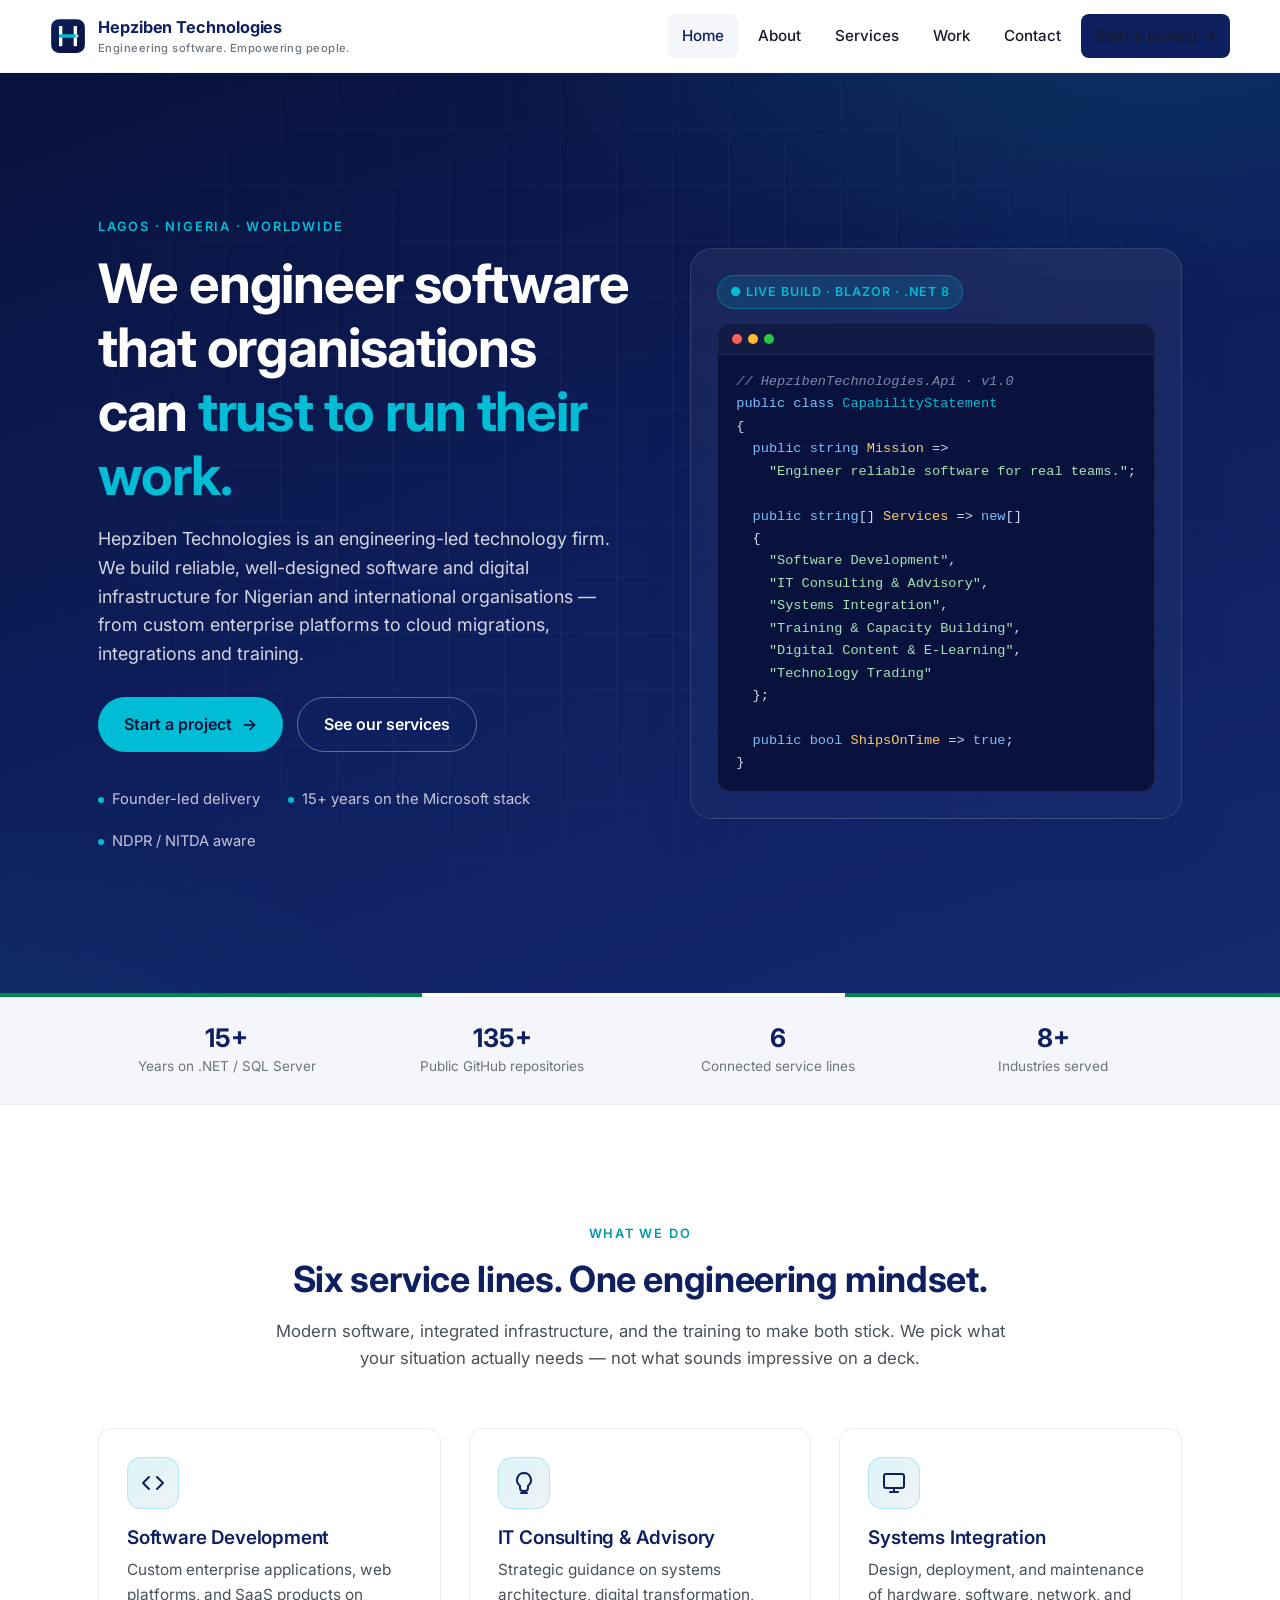
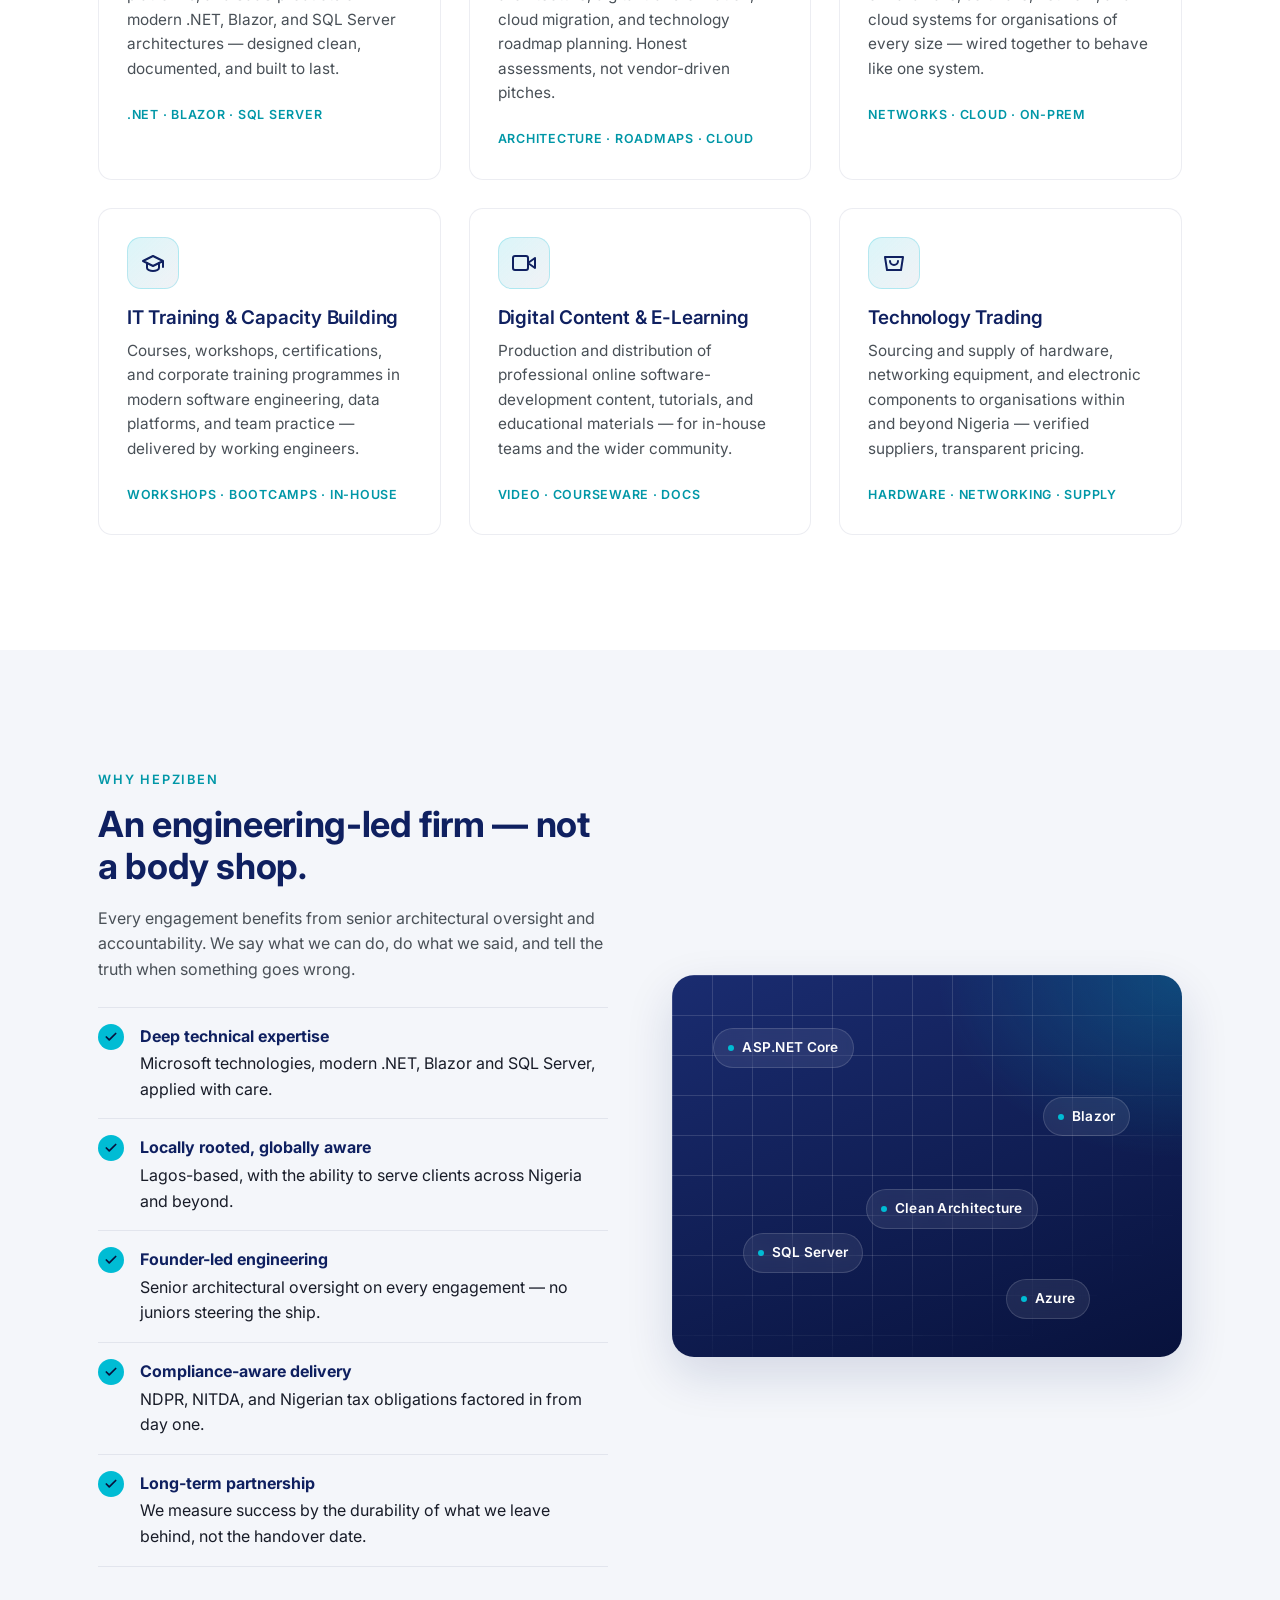
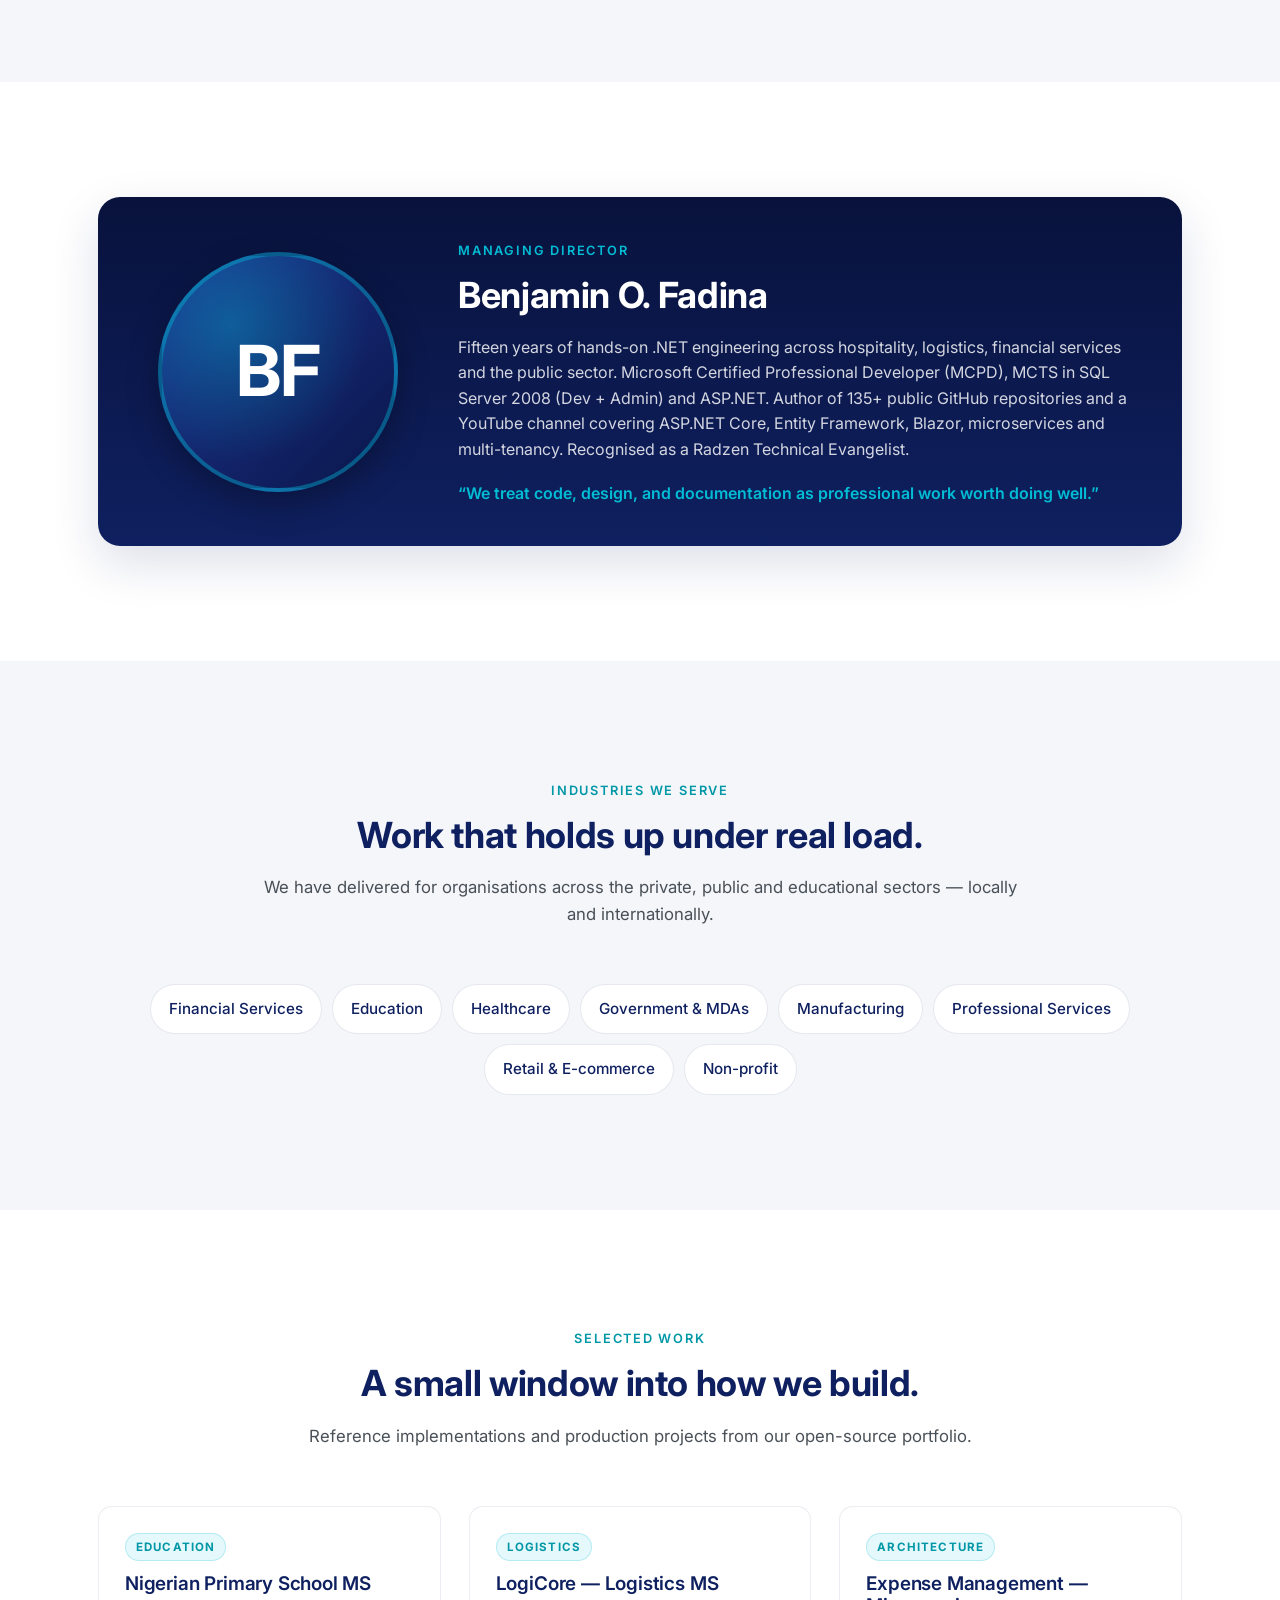
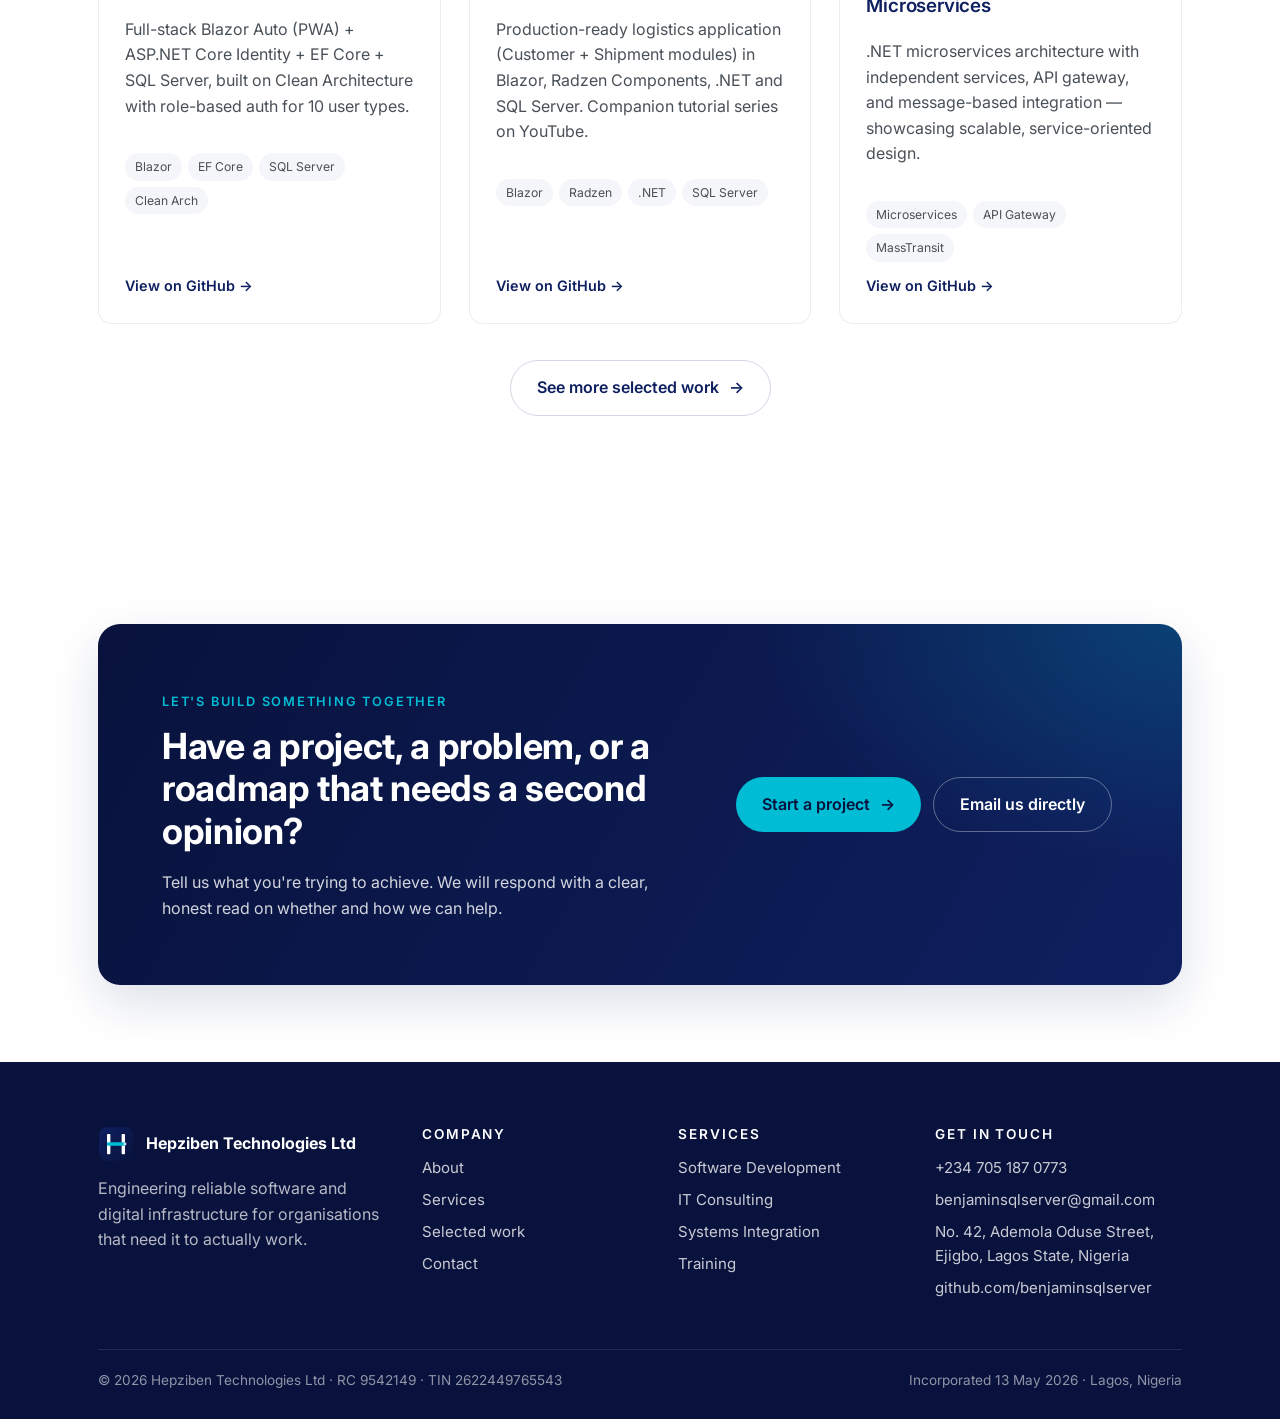
==== index.html @ 414bf99f "Initial commit: Hepziben Technologies corporate website Static, multi-page corporate site introducin" ====
<!DOCTYPE html>
<html lang="en">
<head>
  <meta charset="UTF-8" />
  <meta name="viewport" content="width=device-width, initial-scale=1.0" />
  <title>Hepziben Technologies — Engineering Software. Empowering People.</title>
  <meta name="description" content="Hepziben Technologies Ltd is a Lagos-based, engineering-led technology firm specialising in custom software, IT consulting, systems integration and capacity building for Nigerian and international organisations." />
  <meta name="theme-color" content="#0F2060" />
  <link rel="icon" type="image/svg+xml" href="assets/favicon.svg" />
  <link rel="preconnect" href="https://fonts.googleapis.com" />
  <link rel="preconnect" href="https://fonts.gstatic.com" crossorigin />
  <link href="https://fonts.googleapis.com/css2?family=Inter:wght@400;500;600;700;800&display=swap" rel="stylesheet" />
  <link rel="stylesheet" href="css/styles.css" />
  <meta property="og:title" content="Hepziben Technologies — Engineering Software. Empowering People." />
  <meta property="og:description" content="Lagos-based, engineering-led technology firm. Custom software, IT consulting, systems integration and capacity building." />
  <meta property="og:type" content="website" />
</head>
<body>

  <header class="site-header">
    <div class="container nav">
      <a class="brand" href="index.html" aria-label="Hepziben Technologies home">
        <img src="assets/logo.svg" alt="" width="36" height="36" />
        <span>
          Hepziben Technologies
          <span class="brand-sub">Engineering software. Empowering people.</span>
        </span>
      </a>
      <button class="nav-toggle" aria-expanded="false" aria-controls="primary-nav" aria-label="Open menu">
        <span></span><span></span><span></span>
      </button>
      <ul class="nav-links" id="primary-nav">
        <li><a class="active" href="index.html">Home</a></li>
        <li><a href="about.html">About</a></li>
        <li><a href="services.html">Services</a></li>
        <li><a href="portfolio.html">Work</a></li>
        <li><a href="contact.html">Contact</a></li>
        <li><a class="nav-cta" href="contact.html">Start a project →</a></li>
      </ul>
    </div>
  </header>

  <section class="hero">
    <div class="container hero-grid">
      <div>
        <span class="eyebrow" style="color: var(--cyan);">Lagos · Nigeria · Worldwide</span>
        <h1>We engineer software that organisations can <span class="accent">trust to run their work.</span></h1>
        <p class="lead">
          Hepziben Technologies is an engineering-led technology firm. We build reliable, well-designed
          software and digital infrastructure for Nigerian and international organisations — from custom
          enterprise platforms to cloud migrations, integrations and training.
        </p>
        <div class="actions">
          <a class="btn btn-primary" href="contact.html">Start a project <span class="arrow">→</span></a>
          <a class="btn btn-ghost" href="services.html">See our services</a>
        </div>
        <div class="meta">
          <div><span class="dot"></span> Founder-led delivery</div>
          <div><span class="dot"></span> 15+ years on the Microsoft stack</div>
          <div><span class="dot"></span> NDPR / NITDA aware</div>
        </div>
      </div>

      <aside class="hero-card" aria-hidden="true">
        <span class="pill">● Live build · Blazor · .NET 8</span>
        <div class="code-window">
          <div class="bar"><i class="r"></i><i class="y"></i><i class="g"></i></div>
<pre><span class="c">// HepzibenTechnologies.Api · v1.0</span>
<span class="k">public class</span> <span class="t">CapabilityStatement</span>
{
  <span class="k">public string</span> <span class="n">Mission</span> =&gt;
    <span class="s">"Engineer reliable software for real teams."</span>;

  <span class="k">public string</span>[] <span class="n">Services</span> =&gt; <span class="k">new</span>[]
  {
    <span class="s">"Software Development"</span>,
    <span class="s">"IT Consulting &amp; Advisory"</span>,
    <span class="s">"Systems Integration"</span>,
    <span class="s">"Training &amp; Capacity Building"</span>,
    <span class="s">"Digital Content &amp; E-Learning"</span>,
    <span class="s">"Technology Trading"</span>
  };

  <span class="k">public bool</span> <span class="n">ShipsOnTime</span> =&gt; <span class="k">true</span>;
}</pre>
        </div>
      </aside>
    </div>
  </section>

  <div class="flag-band" aria-hidden="true"></div>

  <section class="trust" aria-label="At a glance">
    <div class="container">
      <div class="row">
        <div class="stat"><strong>15+</strong><span>Years on .NET / SQL Server</span></div>
        <div class="stat"><strong>135+</strong><span>Public GitHub repositories</span></div>
        <div class="stat"><strong>6</strong><span>Connected service lines</span></div>
        <div class="stat"><strong>8+</strong><span>Industries served</span></div>
      </div>
    </div>
  </section>

  <section id="services">
    <div class="container">
      <div class="section-head reveal">
        <span class="eyebrow">What we do</span>
        <h2>Six service lines. One engineering mindset.</h2>
        <p>Modern software, integrated infrastructure, and the training to make both stick. We pick what your situation actually needs — not what sounds impressive on a deck.</p>
      </div>

      <div class="grid grid-3">
        <article class="service reveal">
          <div class="icon" aria-hidden="true">
            <svg viewBox="0 0 24 24" fill="none" stroke="currentColor" stroke-width="2" stroke-linecap="round" stroke-linejoin="round"><polyline points="16 18 22 12 16 6"/><polyline points="8 6 2 12 8 18"/></svg>
          </div>
          <h3>Software Development</h3>
          <p>Custom enterprise applications, web platforms, and SaaS products on modern .NET, Blazor, and SQL Server architectures — designed clean, documented, and built to last.</p>
          <span class="service-tag">.NET · Blazor · SQL Server</span>
        </article>

        <article class="service reveal">
          <div class="icon" aria-hidden="true">
            <svg viewBox="0 0 24 24" fill="none" stroke="currentColor" stroke-width="2" stroke-linecap="round" stroke-linejoin="round"><path d="M12 2a7 7 0 0 0-4 12.7V17a3 3 0 0 0 3 3h2a3 3 0 0 0 3-3v-2.3A7 7 0 0 0 12 2z"/><line x1="9" y1="22" x2="15" y2="22"/></svg>
          </div>
          <h3>IT Consulting &amp; Advisory</h3>
          <p>Strategic guidance on systems architecture, digital transformation, cloud migration, and technology roadmap planning. Honest assessments, not vendor-driven pitches.</p>
          <span class="service-tag">Architecture · Roadmaps · Cloud</span>
        </article>

        <article class="service reveal">
          <div class="icon" aria-hidden="true">
            <svg viewBox="0 0 24 24" fill="none" stroke="currentColor" stroke-width="2" stroke-linecap="round" stroke-linejoin="round"><rect x="2" y="3" width="20" height="14" rx="2"/><line x1="8" y1="21" x2="16" y2="21"/><line x1="12" y1="17" x2="12" y2="21"/></svg>
          </div>
          <h3>Systems Integration</h3>
          <p>Design, deployment, and maintenance of hardware, software, network, and cloud systems for organisations of every size — wired together to behave like one system.</p>
          <span class="service-tag">Networks · Cloud · On-prem</span>
        </article>

        <article class="service reveal">
          <div class="icon" aria-hidden="true">
            <svg viewBox="0 0 24 24" fill="none" stroke="currentColor" stroke-width="2" stroke-linecap="round" stroke-linejoin="round"><path d="M22 10v6M2 10l10-5 10 5-10 5z"/><path d="M6 12v5c0 1.7 3 3 6 3s6-1.3 6-3v-5"/></svg>
          </div>
          <h3>IT Training &amp; Capacity Building</h3>
          <p>Courses, workshops, certifications, and corporate training programmes in modern software engineering, data platforms, and team practice — delivered by working engineers.</p>
          <span class="service-tag">Workshops · Bootcamps · In-house</span>
        </article>

        <article class="service reveal">
          <div class="icon" aria-hidden="true">
            <svg viewBox="0 0 24 24" fill="none" stroke="currentColor" stroke-width="2" stroke-linecap="round" stroke-linejoin="round"><polygon points="23 7 16 12 23 17 23 7"/><rect x="1" y="5" width="15" height="14" rx="2"/></svg>
          </div>
          <h3>Digital Content &amp; E-Learning</h3>
          <p>Production and distribution of professional online software-development content, tutorials, and educational materials — for in-house teams and the wider community.</p>
          <span class="service-tag">Video · Courseware · Docs</span>
        </article>

        <article class="service reveal">
          <div class="icon" aria-hidden="true">
            <svg viewBox="0 0 24 24" fill="none" stroke="currentColor" stroke-width="2" stroke-linecap="round" stroke-linejoin="round"><path d="M3 6h18l-2 13H5L3 6z"/><path d="M16 10a4 4 0 0 1-8 0"/></svg>
          </div>
          <h3>Technology Trading</h3>
          <p>Sourcing and supply of hardware, networking equipment, and electronic components to organisations within and beyond Nigeria — verified suppliers, transparent pricing.</p>
          <span class="service-tag">Hardware · Networking · Supply</span>
        </article>
      </div>
    </div>
  </section>

  <section style="background: var(--mist);">
    <div class="container split">
      <div class="reveal">
        <span class="eyebrow">Why Hepziben</span>
        <h2>An engineering-led firm — not a body shop.</h2>
        <p>Every engagement benefits from senior architectural oversight and accountability. We say what we can do, do what we said, and tell the truth when something goes wrong.</p>
        <ul class="points">
          <li>
            <span class="tick" aria-hidden="true">
              <svg width="14" height="14" viewBox="0 0 24 24" fill="none" stroke="currentColor" stroke-width="3" stroke-linecap="round" stroke-linejoin="round"><polyline points="20 6 9 17 4 12"/></svg>
            </span>
            <div><strong>Deep technical expertise</strong>Microsoft technologies, modern .NET, Blazor and SQL Server, applied with care.</div>
          </li>
          <li>
            <span class="tick" aria-hidden="true">
              <svg width="14" height="14" viewBox="0 0 24 24" fill="none" stroke="currentColor" stroke-width="3" stroke-linecap="round" stroke-linejoin="round"><polyline points="20 6 9 17 4 12"/></svg>
            </span>
            <div><strong>Locally rooted, globally aware</strong>Lagos-based, with the ability to serve clients across Nigeria and beyond.</div>
          </li>
          <li>
            <span class="tick" aria-hidden="true">
              <svg width="14" height="14" viewBox="0 0 24 24" fill="none" stroke="currentColor" stroke-width="3" stroke-linecap="round" stroke-linejoin="round"><polyline points="20 6 9 17 4 12"/></svg>
            </span>
            <div><strong>Founder-led engineering</strong>Senior architectural oversight on every engagement — no juniors steering the ship.</div>
          </li>
          <li>
            <span class="tick" aria-hidden="true">
              <svg width="14" height="14" viewBox="0 0 24 24" fill="none" stroke="currentColor" stroke-width="3" stroke-linecap="round" stroke-linejoin="round"><polyline points="20 6 9 17 4 12"/></svg>
            </span>
            <div><strong>Compliance-aware delivery</strong>NDPR, NITDA, and Nigerian tax obligations factored in from day one.</div>
          </li>
          <li>
            <span class="tick" aria-hidden="true">
              <svg width="14" height="14" viewBox="0 0 24 24" fill="none" stroke="currentColor" stroke-width="3" stroke-linecap="round" stroke-linejoin="round"><polyline points="20 6 9 17 4 12"/></svg>
            </span>
            <div><strong>Long-term partnership</strong>We measure success by the durability of what we leave behind, not the handover date.</div>
          </li>
        </ul>
      </div>
      <div class="mosaic reveal" aria-hidden="true">
        <span class="chip c1"><span class="d"></span> ASP.NET Core</span>
        <span class="chip c2"><span class="d"></span> Blazor</span>
        <span class="chip c3"><span class="d"></span> SQL Server</span>
        <span class="chip c4"><span class="d"></span> Azure</span>
        <span class="chip c5"><span class="d"></span> Clean Architecture</span>
      </div>
    </div>
  </section>

  <section>
    <div class="container">
      <div class="founder reveal">
        <div class="avatar" aria-label="Benjamin O. Fadina">BF</div>
        <div>
          <span class="eyebrow" style="color: var(--cyan);">Managing Director</span>
          <h2>Benjamin O. Fadina</h2>
          <p>
            Fifteen years of hands-on .NET engineering across hospitality, logistics, financial services and the public sector.
            Microsoft Certified Professional Developer (MCPD), MCTS in SQL Server 2008 (Dev + Admin) and ASP.NET. Author of 135+
            public GitHub repositories and a YouTube channel covering ASP.NET Core, Entity Framework, Blazor, microservices and
            multi-tenancy. Recognised as a Radzen Technical Evangelist.
          </p>
          <cite>“We treat code, design, and documentation as professional work worth doing well.”</cite>
        </div>
      </div>
    </div>
  </section>

  <section class="industries-bg">
    <div class="container">
      <div class="section-head reveal">
        <span class="eyebrow">Industries we serve</span>
        <h2>Work that holds up under real load.</h2>
        <p>We have delivered for organisations across the private, public and educational sectors — locally and internationally.</p>
      </div>
      <div class="chips reveal">
        <span class="chip-static">Financial Services</span>
        <span class="chip-static">Education</span>
        <span class="chip-static">Healthcare</span>
        <span class="chip-static">Government &amp; MDAs</span>
        <span class="chip-static">Manufacturing</span>
        <span class="chip-static">Professional Services</span>
        <span class="chip-static">Retail &amp; E-commerce</span>
        <span class="chip-static">Non-profit</span>
      </div>
    </div>
  </section>

  <section>
    <div class="container">
      <div class="section-head reveal">
        <span class="eyebrow">Selected work</span>
        <h2>A small window into how we build.</h2>
        <p>Reference implementations and production projects from our open-source portfolio.</p>
      </div>

      <div class="grid grid-3">
        <article class="project reveal">
          <span class="pill">Education</span>
          <h3><a href="https://github.com/benjaminsqlserver/nigerianprimaryschool-ms" target="_blank" rel="noopener">Nigerian Primary School MS</a></h3>
          <p>Full-stack Blazor Auto (PWA) + ASP.NET Core Identity + EF Core + SQL Server, built on Clean Architecture with role-based auth for 10 user types.</p>
          <div class="stack"><span>Blazor</span><span>EF Core</span><span>SQL Server</span><span>Clean Arch</span></div>
          <a class="external" href="https://github.com/benjaminsqlserver/nigerianprimaryschool-ms" target="_blank" rel="noopener">View on GitHub →</a>
        </article>

        <article class="project reveal">
          <span class="pill">Logistics</span>
          <h3><a href="https://github.com/benjaminsqlserver/LogiCore" target="_blank" rel="noopener">LogiCore — Logistics MS</a></h3>
          <p>Production-ready logistics application (Customer + Shipment modules) in Blazor, Radzen Components, .NET and SQL Server. Companion tutorial series on YouTube.</p>
          <div class="stack"><span>Blazor</span><span>Radzen</span><span>.NET</span><span>SQL Server</span></div>
          <a class="external" href="https://github.com/benjaminsqlserver/LogiCore" target="_blank" rel="noopener">View on GitHub →</a>
        </article>

        <article class="project reveal">
          <span class="pill">Architecture</span>
          <h3><a href="https://github.com/benjaminsqlserver/ExpenseManagementUsingMicroservices" target="_blank" rel="noopener">Expense Management — Microservices</a></h3>
          <p>.NET microservices architecture with independent services, API gateway, and message-based integration — showcasing scalable, service-oriented design.</p>
          <div class="stack"><span>Microservices</span><span>API Gateway</span><span>MassTransit</span></div>
          <a class="external" href="https://github.com/benjaminsqlserver/ExpenseManagementUsingMicroservices" target="_blank" rel="noopener">View on GitHub →</a>
        </article>
      </div>

      <p class="center" style="margin-top: 36px;">
        <a class="btn btn-secondary" href="portfolio.html">See more selected work <span class="arrow">→</span></a>
      </p>
    </div>
  </section>

  <section class="section-tight">
    <div class="container">
      <div class="cta-band reveal">
        <div>
          <span class="eyebrow" style="color: var(--cyan);">Let's build something together</span>
          <h2>Have a project, a problem, or a roadmap that needs a second opinion?</h2>
          <p>Tell us what you're trying to achieve. We will respond with a clear, honest read on whether and how we can help.</p>
        </div>
        <div class="actions">
          <a class="btn btn-primary" href="contact.html">Start a project <span class="arrow">→</span></a>
          <a class="btn btn-ghost" href="mailto:benjaminsqlserver@gmail.com">Email us directly</a>
        </div>
      </div>
    </div>
  </section>

  <footer class="footer">
    <div class="container">
      <div class="grid-foot">
        <div>
          <div class="brand-foot">
            <img src="assets/logo.svg" alt="" width="36" height="36" />
            Hepziben Technologies Ltd
          </div>
          <p style="color: rgba(255,255,255,.7);">Engineering reliable software and digital infrastructure for organisations that need it to actually work.</p>
        </div>
        <div>
          <h4>Company</h4>
          <ul>
            <li><a href="about.html">About</a></li>
            <li><a href="services.html">Services</a></li>
            <li><a href="portfolio.html">Selected work</a></li>
            <li><a href="contact.html">Contact</a></li>
          </ul>
        </div>
        <div>
          <h4>Services</h4>
          <ul>
            <li><a href="services.html#software">Software Development</a></li>
            <li><a href="services.html#consulting">IT Consulting</a></li>
            <li><a href="services.html#integration">Systems Integration</a></li>
            <li><a href="services.html#training">Training</a></li>
          </ul>
        </div>
        <div>
          <h4>Get in touch</h4>
          <ul>
            <li><a href="tel:+2347051870773">+234 705 187 0773</a></li>
            <li><a href="mailto:benjaminsqlserver@gmail.com">benjaminsqlserver@gmail.com</a></li>
            <li>No. 42, Ademola Oduse Street,<br/>Ejigbo, Lagos State, Nigeria</li>
            <li><a href="https://github.com/benjaminsqlserver" target="_blank" rel="noopener">github.com/benjaminsqlserver</a></li>
          </ul>
        </div>
      </div>
      <div class="legal">
        <span>© 2026 Hepziben Technologies Ltd · RC 9542149 · TIN 2622449765543</span>
        <span>Incorporated 13 May 2026 · Lagos, Nigeria</span>
      </div>
    </div>
  </footer>

  <script src="js/main.js" defer></script>
</body>
</html>
---- css/styles.css ----
/* =========================================================
   Hepziben Technologies — Brand Stylesheet
   Per Brand Guidelines v1.0 (May 2026)
   Anchor: Deep Indigo  Accent: Electric Cyan
   Ratios: ~60% white  ~30% indigo  ~10% cyan
   ========================================================= */

:root {
  --indigo: #0F2060;
  --midnight: #08123C;
  --cyan: #00BCD4;
  --teal: #0097A7;
  --ink: #181C28;
  --slate: #495057;
  --stone: #6C757D;
  --mist: #F4F6FA;
  --white: #FFFFFF;

  --radius-sm: 8px;
  --radius-md: 14px;
  --radius-lg: 22px;

  --shadow-sm: 0 1px 2px rgba(15, 32, 96, .06), 0 1px 3px rgba(15, 32, 96, .04);
  --shadow-md: 0 6px 18px rgba(15, 32, 96, .08), 0 2px 6px rgba(15, 32, 96, .05);
  --shadow-lg: 0 18px 48px rgba(15, 32, 96, .14);

  --container: 1180px;
  --pad: clamp(20px, 4vw, 48px);

  --t: 220ms cubic-bezier(.2, .7, .2, 1);
}

* { box-sizing: border-box; }
html { scroll-behavior: smooth; }

body {
  margin: 0;
  font-family: 'Inter', Calibri, system-ui, -apple-system, 'Segoe UI', Roboto, Arial, sans-serif;
  color: var(--ink);
  background: var(--white);
  line-height: 1.6;
  -webkit-font-smoothing: antialiased;
  text-rendering: optimizeLegibility;
}

img, svg { display: block; max-width: 100%; }
a { color: var(--indigo); text-decoration: none; transition: color var(--t); }
a:hover { color: var(--teal); }

/* ---------- Type scale ---------- */
h1, h2, h3, h4 {
  color: var(--indigo);
  letter-spacing: -.01em;
  margin: 0 0 .5em;
  line-height: 1.18;
  font-weight: 700;
}
h1 { font-size: clamp(2rem, 4.6vw, 3.4rem); letter-spacing: -.02em; }
h2 { font-size: clamp(1.6rem, 3vw, 2.25rem); }
h3 { font-size: 1.18rem; font-weight: 600; }
p  { margin: 0 0 1em; color: var(--slate); }
small { color: var(--stone); }

.eyebrow {
  display: inline-block;
  font-size: .8rem;
  font-weight: 600;
  letter-spacing: .14em;
  text-transform: uppercase;
  color: var(--teal);
  margin-bottom: .8rem;
}

/* ---------- Layout primitives ---------- */
.container {
  width: 100%;
  max-width: var(--container);
  margin: 0 auto;
  padding-left: var(--pad);
  padding-right: var(--pad);
}

section { padding: clamp(64px, 9vw, 120px) 0; }
.section-tight { padding: clamp(40px, 6vw, 80px) 0; }

.grid { display: grid; gap: 28px; }
.grid-2 { grid-template-columns: repeat(2, minmax(0, 1fr)); }
.grid-3 { grid-template-columns: repeat(3, minmax(0, 1fr)); }
@media (max-width: 880px) {
  .grid-2, .grid-3 { grid-template-columns: 1fr; }
}

/* ---------- Header / nav ---------- */
.site-header {
  position: sticky;
  top: 0;
  z-index: 50;
  background: rgba(255, 255, 255, .82);
  backdrop-filter: saturate(180%) blur(14px);
  -webkit-backdrop-filter: saturate(180%) blur(14px);
  border-bottom: 1px solid rgba(15, 32, 96, .06);
}
.nav {
  display: flex;
  align-items: center;
  justify-content: space-between;
  gap: 24px;
  padding: 14px 0;
}
.brand {
  display: flex;
  align-items: center;
  gap: 12px;
  font-weight: 700;
  color: var(--indigo);
  font-size: 1.02rem;
  letter-spacing: -.005em;
}
.brand svg { width: 36px; height: 36px; }
.brand .brand-sub { display: block; font-size: .7rem; font-weight: 500; color: var(--stone); letter-spacing: .04em; }

.nav-links {
  display: flex;
  align-items: center;
  gap: 6px;
  list-style: none;
  margin: 0;
  padding: 0;
}
.nav-links a {
  display: inline-block;
  padding: 10px 14px;
  border-radius: var(--radius-sm);
  font-weight: 500;
  font-size: .95rem;
  color: var(--ink);
}
.nav-links a:hover { background: var(--mist); color: var(--indigo); }
.nav-links a.active { color: var(--indigo); background: var(--mist); }

.nav-cta {
  display: inline-flex;
  align-items: center;
  gap: 8px;
  background: var(--indigo);
  color: var(--white);
  padding: 10px 18px;
  border-radius: 999px;
  font-weight: 600;
  font-size: .95rem;
  transition: transform var(--t), background var(--t), box-shadow var(--t);
}
.nav-cta:hover { background: var(--midnight); color: var(--white); transform: translateY(-1px); box-shadow: var(--shadow-md); }

.nav-toggle {
  display: none;
  background: transparent;
  border: 1px solid rgba(15, 32, 96, .12);
  border-radius: var(--radius-sm);
  padding: 8px 10px;
  cursor: pointer;
}
.nav-toggle span {
  display: block;
  width: 20px;
  height: 2px;
  background: var(--indigo);
  margin: 4px 0;
  border-radius: 1px;
}

@media (max-width: 880px) {
  .nav-toggle { display: inline-block; }
  .nav-links {
    position: absolute;
    top: 64px; left: 0; right: 0;
    flex-direction: column;
    align-items: stretch;
    gap: 4px;
    padding: 12px var(--pad) 18px;
    background: var(--white);
    border-bottom: 1px solid rgba(15, 32, 96, .08);
    box-shadow: var(--shadow-md);
    transform: translateY(-12px);
    opacity: 0;
    pointer-events: none;
    transition: transform var(--t), opacity var(--t);
  }
  .nav-links.open { transform: translateY(0); opacity: 1; pointer-events: auto; }
  .nav-links li { width: 100%; }
  .nav-links a { display: block; }
  .nav-cta { display: none; }
}

/* ---------- Buttons ---------- */
.btn {
  display: inline-flex;
  align-items: center;
  gap: 10px;
  padding: 14px 26px;
  border-radius: 999px;
  font-weight: 600;
  font-size: 1rem;
  border: none;
  cursor: pointer;
  transition: transform var(--t), background var(--t), color var(--t), box-shadow var(--t), border-color var(--t);
  text-decoration: none;
}
.btn-primary { background: var(--cyan); color: var(--midnight); }
.btn-primary:hover { background: var(--teal); color: var(--white); transform: translateY(-1px); box-shadow: var(--shadow-md); }
.btn-secondary { background: transparent; color: var(--indigo); border: 1px solid rgba(15, 32, 96, .18); }
.btn-secondary:hover { background: var(--indigo); color: var(--white); border-color: var(--indigo); }
.btn-ghost { background: transparent; color: var(--white); border: 1px solid rgba(255, 255, 255, .35); }
.btn-ghost:hover { background: var(--white); color: var(--indigo); }

.btn .arrow { transition: transform var(--t); }
.btn:hover .arrow { transform: translateX(3px); }

/* ---------- Hero ---------- */
.hero {
  position: relative;
  background:
    radial-gradient(1100px 540px at 88% -10%, rgba(0, 188, 212, .18), transparent 60%),
    radial-gradient(900px 480px at -10% 110%, rgba(0, 151, 167, .14), transparent 60%),
    linear-gradient(160deg, var(--midnight) 0%, var(--indigo) 60%, #15296f 100%);
  color: var(--white);
  overflow: hidden;
  padding: clamp(80px, 12vw, 140px) 0 clamp(80px, 12vw, 140px);
}
.hero::before {
  content: "";
  position: absolute; inset: 0;
  background-image:
    linear-gradient(rgba(255, 255, 255, .04) 1px, transparent 1px),
    linear-gradient(90deg, rgba(255, 255, 255, .04) 1px, transparent 1px);
  background-size: 56px 56px;
  mask-image: radial-gradient(ellipse at 50% 40%, #000 30%, transparent 75%);
  -webkit-mask-image: radial-gradient(ellipse at 50% 40%, #000 30%, transparent 75%);
  pointer-events: none;
}
.hero .container { position: relative; z-index: 1; }
.hero-grid {
  display: grid;
  grid-template-columns: 1.15fr 1fr;
  gap: 56px;
  align-items: center;
}
@media (max-width: 980px) { .hero-grid { grid-template-columns: 1fr; gap: 40px; } }

.hero h1 { color: var(--white); margin-bottom: 18px; }
.hero h1 .accent { color: var(--cyan); }
.hero p.lead { font-size: 1.12rem; color: rgba(255, 255, 255, .82); margin-bottom: 28px; max-width: 58ch; }
.hero .actions { display: flex; gap: 14px; flex-wrap: wrap; }
.hero .meta {
  margin-top: 36px;
  display: flex; flex-wrap: wrap; gap: 18px 28px;
  color: rgba(255, 255, 255, .75);
  font-size: .92rem;
}
.hero .meta div { display: flex; align-items: center; gap: 8px; }
.hero .meta .dot { width: 6px; height: 6px; background: var(--cyan); border-radius: 50%; }

/* Hero illustration card */
.hero-card {
  position: relative;
  background: linear-gradient(180deg, rgba(255, 255, 255, .06), rgba(255, 255, 255, .02));
  border: 1px solid rgba(255, 255, 255, .12);
  border-radius: var(--radius-lg);
  padding: 26px;
  box-shadow: var(--shadow-lg);
  backdrop-filter: blur(10px);
}
.hero-card .pill {
  display: inline-flex; align-items: center; gap: 8px;
  background: rgba(0, 188, 212, .14);
  color: var(--cyan);
  padding: 6px 12px; border-radius: 999px;
  font-size: .78rem; font-weight: 600; letter-spacing: .08em;
  text-transform: uppercase;
  border: 1px solid rgba(0, 188, 212, .35);
  margin-bottom: 14px;
}
.code-window {
  background: var(--midnight);
  border: 1px solid rgba(255, 255, 255, .08);
  border-radius: var(--radius-md);
  overflow: hidden;
}
.code-window .bar {
  display: flex; gap: 6px; align-items: center;
  padding: 10px 14px;
  background: rgba(255, 255, 255, .04);
  border-bottom: 1px solid rgba(255, 255, 255, .06);
}
.code-window .bar i { width: 10px; height: 10px; border-radius: 50%; background: rgba(255,255,255,.18); }
.code-window .bar i.r { background: #ff5f57; }
.code-window .bar i.y { background: #febc2e; }
.code-window .bar i.g { background: #28c840; }
.code-window pre {
  margin: 0;
  padding: 16px 18px;
  color: #d3def0;
  font-family: ui-monospace, SFMono-Regular, Menlo, Consolas, monospace;
  font-size: .85rem;
  line-height: 1.65;
  overflow-x: auto;
  white-space: pre;
}
.code-window .k { color: #79c0ff; }
.code-window .s { color: #a5e3b6; }
.code-window .c { color: #7a88a8; font-style: italic; }
.code-window .n { color: #ffcb6b; }
.code-window .t { color: var(--cyan); }

/* ---------- Trust strip ---------- */
.trust {
  background: var(--mist);
  border-top: 1px solid rgba(15, 32, 96, .04);
  border-bottom: 1px solid rgba(15, 32, 96, .04);
  padding: 26px 0;
}
.trust .row {
  display: grid;
  grid-template-columns: repeat(4, 1fr);
  gap: 18px;
  align-items: center;
}
@media (max-width: 720px) { .trust .row { grid-template-columns: repeat(2, 1fr); } }
.trust .stat { text-align: center; }
.trust .stat strong { display: block; color: var(--indigo); font-size: 1.6rem; line-height: 1.1; }
.trust .stat span { color: var(--stone); font-size: .85rem; }

/* ---------- Section heading ---------- */
.section-head { max-width: 760px; margin: 0 auto 56px; text-align: center; }
.section-head.left { text-align: left; margin-left: 0; }
.section-head p { color: var(--slate); font-size: 1.05rem; }

/* ---------- Service cards ---------- */
.service {
  background: var(--white);
  border: 1px solid rgba(15, 32, 96, .08);
  border-radius: var(--radius-md);
  padding: 28px;
  transition: transform var(--t), box-shadow var(--t), border-color var(--t);
  position: relative;
  overflow: hidden;
}
.service::after {
  content: "";
  position: absolute; left: 0; right: 0; bottom: 0;
  height: 3px;
  background: linear-gradient(90deg, var(--cyan), var(--teal));
  transform: scaleX(0);
  transform-origin: left;
  transition: transform var(--t);
}
.service:hover { transform: translateY(-3px); border-color: rgba(15, 32, 96, .16); box-shadow: var(--shadow-md); }
.service:hover::after { transform: scaleX(1); }
.service .icon {
  width: 52px; height: 52px;
  display: inline-flex; align-items: center; justify-content: center;
  background: linear-gradient(135deg, rgba(0, 188, 212, .14), rgba(15, 32, 96, .06));
  border: 1px solid rgba(0, 188, 212, .22);
  color: var(--indigo);
  border-radius: 14px;
  margin-bottom: 18px;
}
.service .icon svg { width: 24px; height: 24px; }
.service p { font-size: .96rem; }
.service-tag {
  display: inline-flex; align-items: center;
  font-size: .78rem; font-weight: 600;
  color: var(--teal);
  letter-spacing: .06em; text-transform: uppercase;
  margin-top: 8px;
}

/* ---------- Why us / split ---------- */
.split {
  display: grid;
  grid-template-columns: 1fr 1fr;
  gap: 64px;
  align-items: center;
}
@media (max-width: 980px) { .split { grid-template-columns: 1fr; gap: 36px; } }
.points { list-style: none; padding: 0; margin: 24px 0 0; }
.points li {
  display: grid;
  grid-template-columns: 28px 1fr;
  gap: 14px;
  padding: 16px 0;
  border-top: 1px solid rgba(15, 32, 96, .08);
}
.points li:last-child { border-bottom: 1px solid rgba(15, 32, 96, .08); }
.points .tick {
  display: inline-flex; align-items: center; justify-content: center;
  width: 26px; height: 26px;
  background: var(--cyan); color: var(--midnight);
  border-radius: 50%;
}
.points strong { display: block; color: var(--indigo); margin-bottom: 2px; }

/* Mosaic — image-free, geometric */
.mosaic {
  position: relative;
  aspect-ratio: 4 / 3;
  background:
    radial-gradient(80% 80% at 100% 0%, rgba(0, 188, 212, .25), transparent 60%),
    linear-gradient(160deg, #1a2c70 0%, var(--midnight) 100%);
  border-radius: var(--radius-lg);
  overflow: hidden;
  box-shadow: var(--shadow-lg);
}
.mosaic::before, .mosaic::after {
  content: "";
  position: absolute;
  inset: 0;
  background-image:
    linear-gradient(rgba(255, 255, 255, .07) 1px, transparent 1px),
    linear-gradient(90deg, rgba(255, 255, 255, .07) 1px, transparent 1px);
  background-size: 40px 40px;
  mask-image: radial-gradient(ellipse at 30% 30%, #000 40%, transparent 80%);
  -webkit-mask-image: radial-gradient(ellipse at 30% 30%, #000 40%, transparent 80%);
}
.mosaic .chip {
  position: absolute;
  display: inline-flex; align-items: center; gap: 8px;
  background: rgba(255, 255, 255, .08);
  border: 1px solid rgba(255, 255, 255, .14);
  color: #fff;
  border-radius: 999px;
  padding: 8px 14px;
  font-size: .85rem; font-weight: 600; letter-spacing: .02em;
  backdrop-filter: blur(6px);
}
.mosaic .chip .d { width: 6px; height: 6px; background: var(--cyan); border-radius: 50%; }
.mosaic .c1 { top: 14%; left: 8%; }
.mosaic .c2 { top: 32%; right: 10%; }
.mosaic .c3 { bottom: 22%; left: 14%; }
.mosaic .c4 { bottom: 10%; right: 18%; }
.mosaic .c5 { top: 56%; left: 38%; }

/* ---------- Industries ---------- */
.industries-bg { background: var(--mist); }
.chips {
  display: flex; flex-wrap: wrap; gap: 10px;
  justify-content: center;
  margin-top: 30px;
}
.chip-static {
  background: var(--white);
  border: 1px solid rgba(15, 32, 96, .1);
  padding: 12px 18px;
  border-radius: 999px;
  color: var(--indigo);
  font-weight: 500;
  font-size: .95rem;
  transition: transform var(--t), border-color var(--t), color var(--t);
}
.chip-static:hover { transform: translateY(-2px); border-color: var(--cyan); color: var(--teal); }

/* ---------- Founder / quote ---------- */
.founder {
  display: grid;
  grid-template-columns: 280px 1fr;
  gap: 40px;
  align-items: center;
  background: linear-gradient(180deg, var(--midnight), var(--indigo));
  color: #fff;
  border-radius: var(--radius-lg);
  padding: 40px;
  box-shadow: var(--shadow-lg);
  overflow: hidden;
  position: relative;
}
@media (max-width: 880px) { .founder { grid-template-columns: 1fr; padding: 32px; text-align: center; } }
.founder h2 { color: #fff; }
.founder p { color: rgba(255, 255, 255, .82); }
.founder .avatar {
  width: 240px; height: 240px;
  border-radius: 50%;
  background:
    radial-gradient(circle at 30% 30%, rgba(0, 188, 212, .35), transparent 60%),
    linear-gradient(135deg, #1d3490, #0a164a);
  border: 4px solid rgba(0, 188, 212, .4);
  display: flex; align-items: center; justify-content: center;
  font-size: 4.4rem; font-weight: 700; color: #fff;
  letter-spacing: -.02em;
  box-shadow: 0 12px 32px rgba(0, 0, 0, .3);
  margin: 0 auto;
}
.founder cite { display: block; margin-top: 18px; color: var(--cyan); font-style: normal; font-weight: 600; }

/* ---------- Featured work / project cards ---------- */
.project {
  background: var(--white);
  border: 1px solid rgba(15, 32, 96, .08);
  border-radius: var(--radius-md);
  padding: 26px;
  display: flex; flex-direction: column; gap: 12px;
  transition: transform var(--t), box-shadow var(--t), border-color var(--t);
}
.project:hover { transform: translateY(-3px); border-color: rgba(15, 32, 96, .16); box-shadow: var(--shadow-md); }
.project .pill {
  align-self: flex-start;
  background: rgba(0, 188, 212, .1);
  color: var(--teal);
  border: 1px solid rgba(0, 188, 212, .22);
  padding: 4px 10px; border-radius: 999px;
  font-size: .72rem; font-weight: 700; letter-spacing: .1em;
  text-transform: uppercase;
}
.project h3 a { color: var(--indigo); }
.project h3 a:hover { color: var(--teal); }
.project .stack { display: flex; flex-wrap: wrap; gap: 6px; margin-top: 6px; }
.project .stack span {
  font-size: .76rem;
  background: var(--mist);
  color: var(--slate);
  padding: 4px 10px;
  border-radius: 999px;
}
.project .external {
  margin-top: auto;
  display: inline-flex; align-items: center; gap: 6px;
  font-weight: 600; font-size: .9rem;
  color: var(--indigo);
}
.project .external:hover { color: var(--teal); }

/* ---------- Contact / CTA section ---------- */
.cta-band {
  background:
    radial-gradient(700px 400px at 100% 0%, rgba(0, 188, 212, .22), transparent 60%),
    linear-gradient(120deg, var(--midnight), var(--indigo));
  color: #fff;
  border-radius: var(--radius-lg);
  padding: clamp(40px, 6vw, 64px);
  display: grid;
  grid-template-columns: 1.4fr 1fr;
  gap: 40px;
  align-items: center;
  box-shadow: var(--shadow-lg);
}
@media (max-width: 880px) { .cta-band { grid-template-columns: 1fr; } }
.cta-band h2 { color: #fff; }
.cta-band p { color: rgba(255, 255, 255, .82); margin-bottom: 0; }
.cta-band .actions { display: flex; gap: 12px; flex-wrap: wrap; }

/* Inline contact list */
.contact-list { list-style: none; margin: 0; padding: 0; }
.contact-list li {
  display: grid;
  grid-template-columns: 38px 1fr;
  gap: 14px;
  padding: 14px 0;
  border-top: 1px solid rgba(15, 32, 96, .08);
  align-items: center;
}
.contact-list li:last-child { border-bottom: 1px solid rgba(15, 32, 96, .08); }
.contact-list .ic {
  width: 38px; height: 38px;
  display: inline-flex; align-items: center; justify-content: center;
  background: var(--mist); color: var(--indigo);
  border-radius: 10px;
}
.contact-list strong { color: var(--indigo); display: block; font-size: .8rem; text-transform: uppercase; letter-spacing: .08em; }
.contact-list a, .contact-list span { color: var(--slate); }

/* ---------- Forms ---------- */
.form {
  background: var(--white);
  border: 1px solid rgba(15, 32, 96, .08);
  border-radius: var(--radius-md);
  padding: 28px;
  box-shadow: var(--shadow-sm);
}
.form .row { display: grid; grid-template-columns: 1fr 1fr; gap: 14px; }
@media (max-width: 720px) { .form .row { grid-template-columns: 1fr; } }
.field { margin-bottom: 14px; }
.field label {
  display: block; font-size: .85rem; font-weight: 600;
  color: var(--indigo); margin-bottom: 6px;
}
.field input, .field select, .field textarea {
  width: 100%;
  font: inherit;
  color: var(--ink);
  background: var(--white);
  border: 1px solid rgba(15, 32, 96, .14);
  border-radius: 10px;
  padding: 12px 14px;
  transition: border-color var(--t), box-shadow var(--t);
}
.field input:focus, .field select:focus, .field textarea:focus {
  outline: none;
  border-color: var(--cyan);
  box-shadow: 0 0 0 4px rgba(0, 188, 212, .18);
}
.field textarea { min-height: 140px; resize: vertical; }
.form-note { font-size: .82rem; color: var(--stone); margin-top: 6px; }

/* ---------- Footer ---------- */
.footer {
  background: var(--midnight);
  color: rgba(255, 255, 255, .78);
  padding: 64px 0 28px;
}
.footer .grid-foot {
  display: grid;
  grid-template-columns: 1.3fr 1fr 1fr 1.1fr;
  gap: 32px;
}
@media (max-width: 880px) { .footer .grid-foot { grid-template-columns: 1fr 1fr; } }
@media (max-width: 540px) { .footer .grid-foot { grid-template-columns: 1fr; } }
.footer h4 {
  color: #fff; font-size: .85rem; text-transform: uppercase; letter-spacing: .14em;
  margin-bottom: 14px; font-weight: 600;
}
.footer a { color: rgba(255, 255, 255, .78); }
.footer a:hover { color: var(--cyan); }
.footer ul { list-style: none; padding: 0; margin: 0; }
.footer ul li { margin-bottom: 8px; font-size: .94rem; }
.footer .brand-foot { display: flex; gap: 12px; align-items: center; color: #fff; font-weight: 700; margin-bottom: 14px; }
.footer .brand-foot svg { width: 36px; height: 36px; }
.footer .legal {
  margin-top: 40px;
  padding-top: 20px;
  border-top: 1px solid rgba(255, 255, 255, .1);
  display: flex; flex-wrap: wrap; justify-content: space-between; gap: 12px;
  font-size: .85rem;
  color: rgba(255, 255, 255, .55);
}

/* ---------- Subpage hero (smaller) ---------- */
.page-hero {
  background:
    radial-gradient(900px 400px at 90% 0%, rgba(0, 188, 212, .18), transparent 60%),
    linear-gradient(160deg, var(--midnight), var(--indigo));
  color: #fff;
  padding: clamp(72px, 10vw, 110px) 0 clamp(56px, 8vw, 80px);
}
.page-hero h1 { color: #fff; max-width: 22ch; }
.page-hero p { color: rgba(255, 255, 255, .8); max-width: 60ch; }
.crumbs { font-size: .85rem; color: rgba(255, 255, 255, .6); margin-bottom: 18px; }
.crumbs a { color: rgba(255, 255, 255, .8); }
.crumbs a:hover { color: var(--cyan); }

/* ---------- Reveal on scroll ---------- */
.reveal {
  opacity: 0;
  transform: translateY(18px);
  transition: opacity .7s ease, transform .7s ease;
}
.reveal.is-visible { opacity: 1; transform: translateY(0); }

/* ---------- Utilities ---------- */
.center { text-align: center; }
.muted { color: var(--stone); }
.divider { height: 1px; background: rgba(15, 32, 96, .08); margin: 28px 0; }
.kicker { font-size: .82rem; letter-spacing: .14em; text-transform: uppercase; color: var(--teal); font-weight: 600; }
.flag-band {
  height: 4px;
  background: linear-gradient(90deg, #008751 0 33%, #ffffff 33% 66%, #008751 66% 100%);
}

/* Print + reduced motion */
@media (prefers-reduced-motion: reduce) {
  *, *::before, *::after { transition: none !important; animation: none !important; }
}
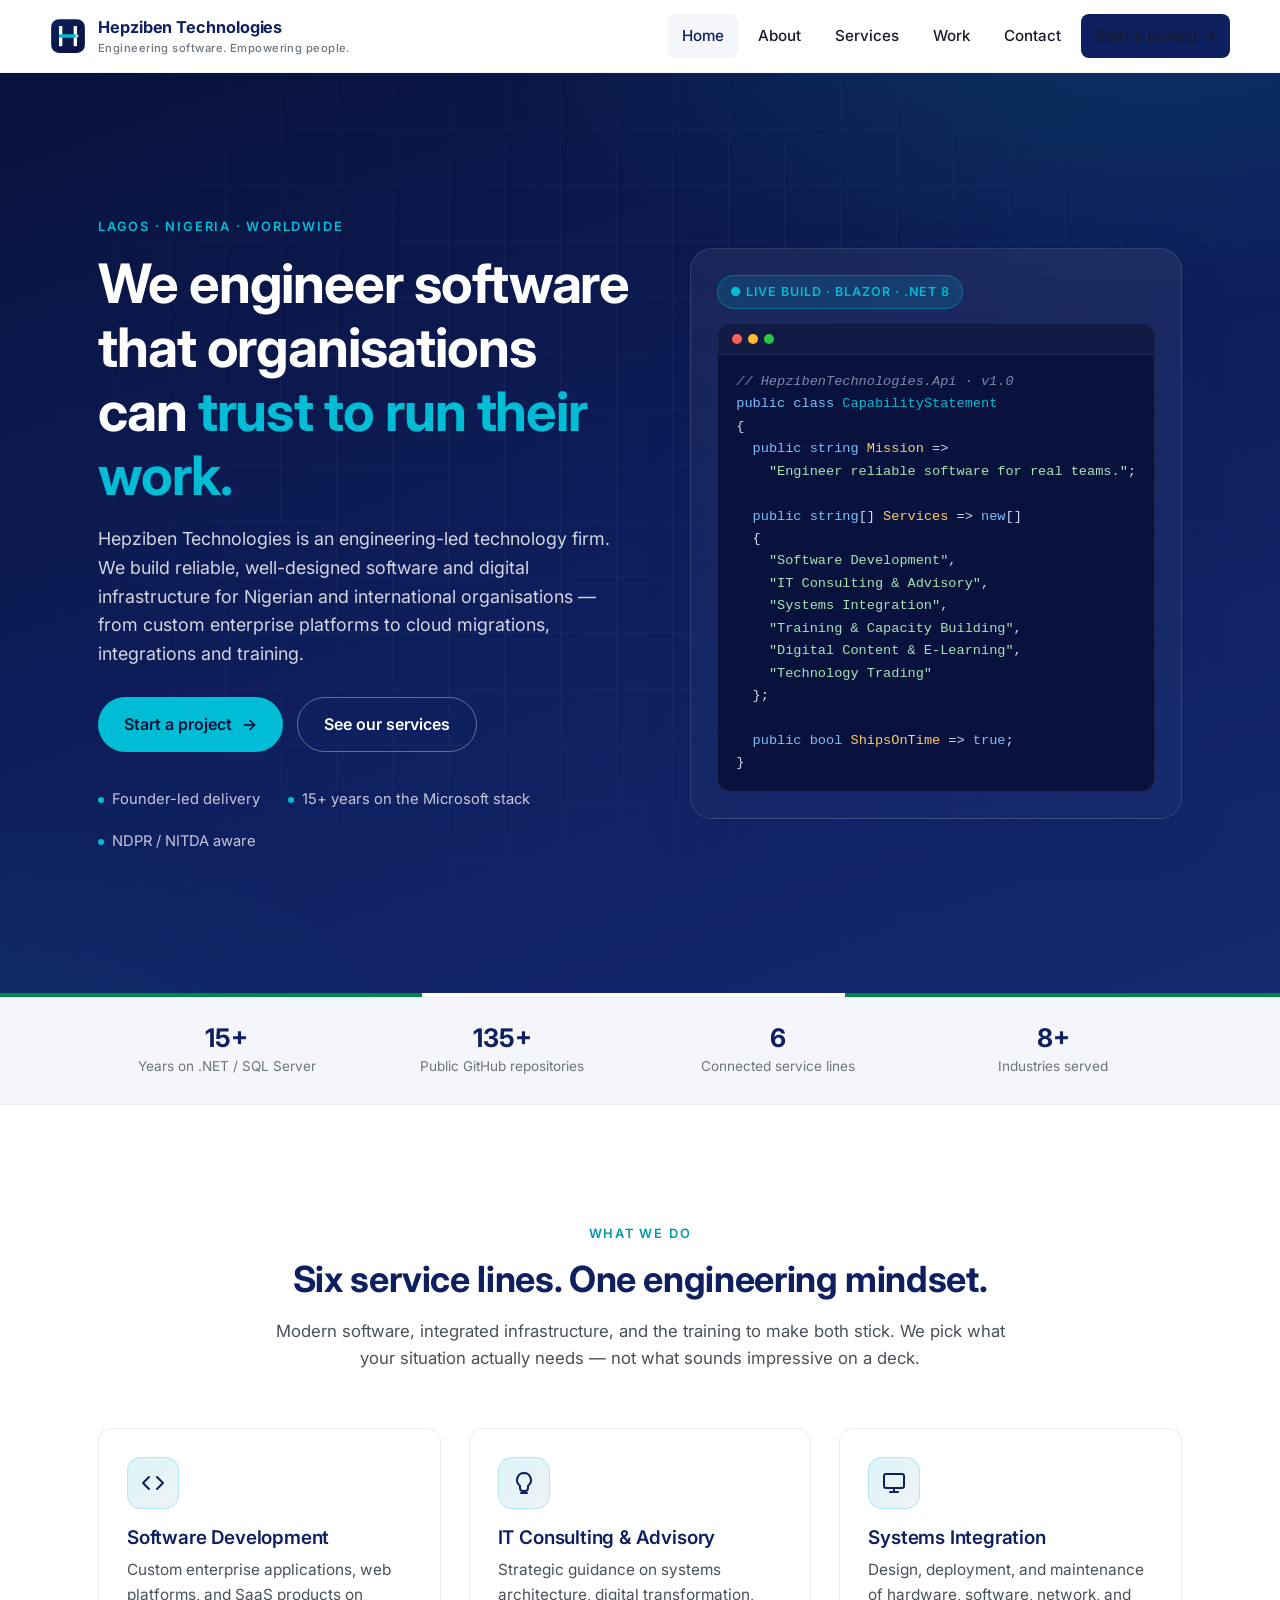
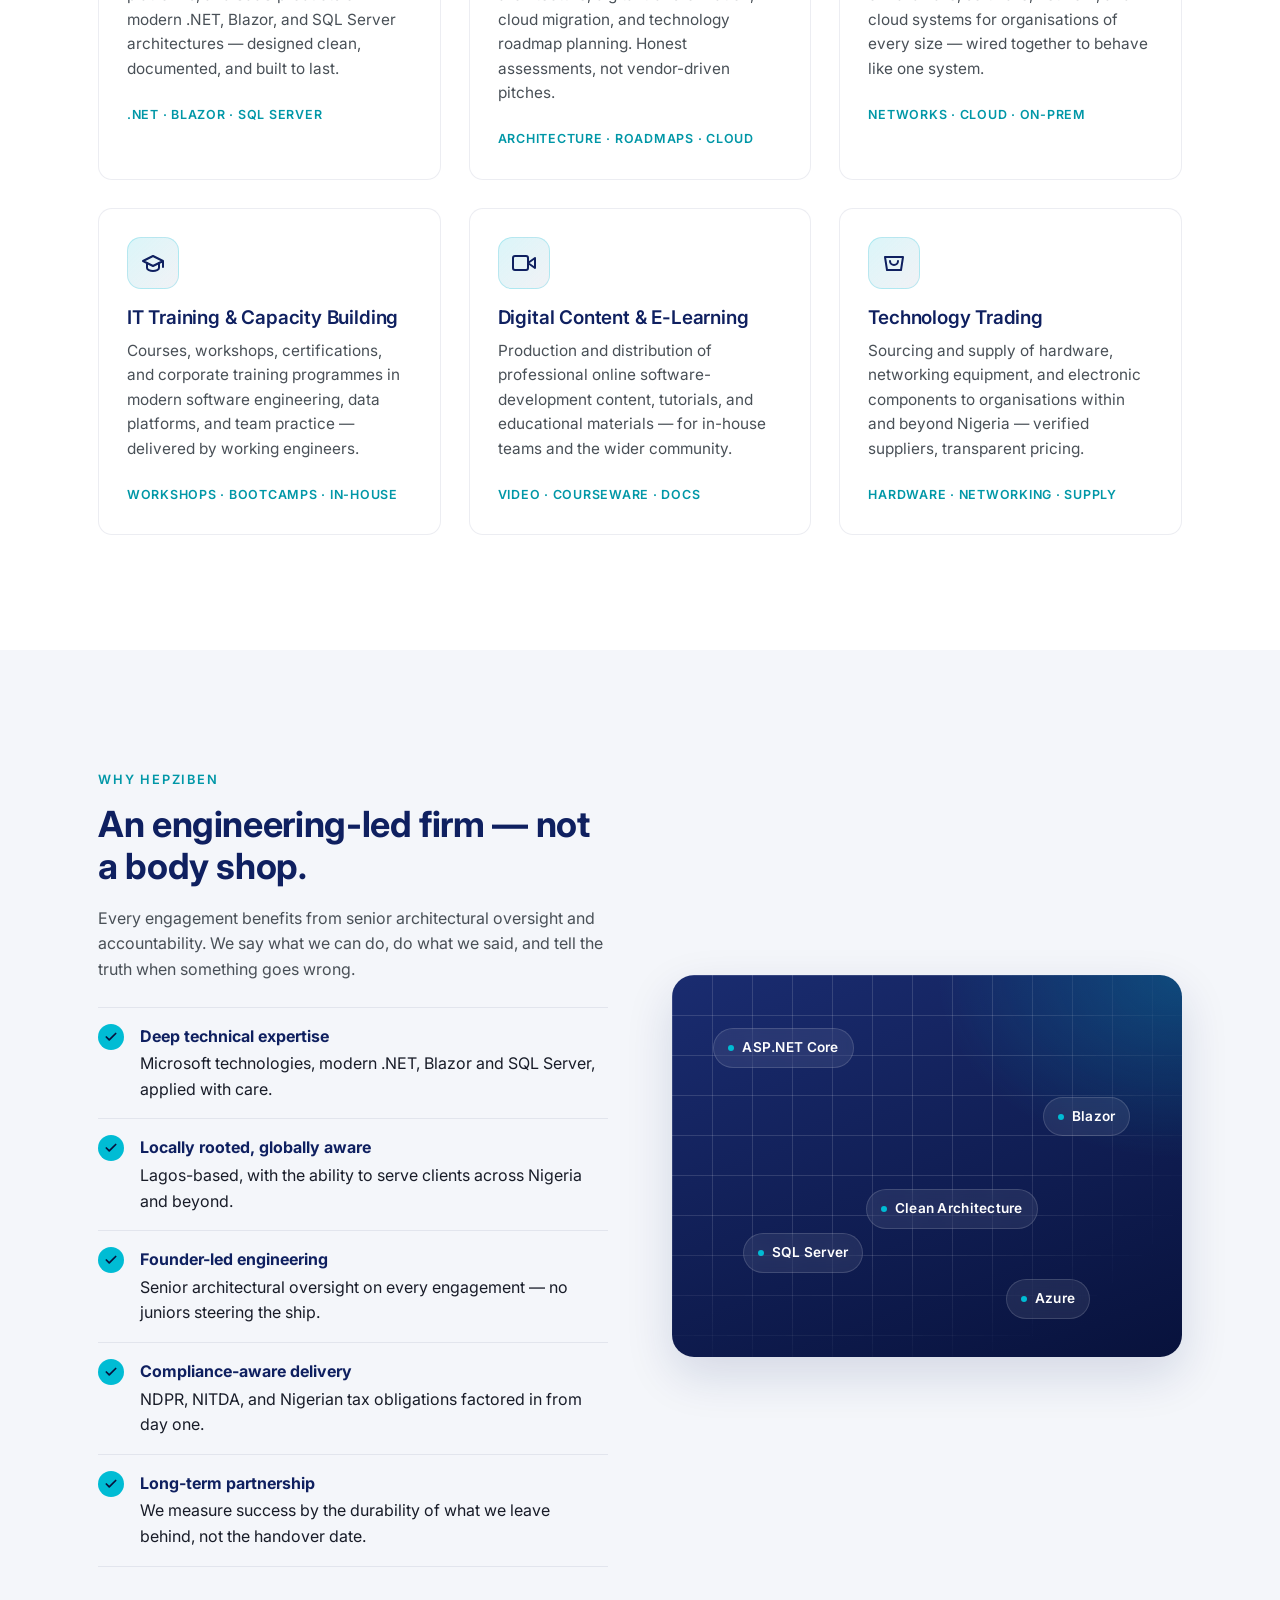
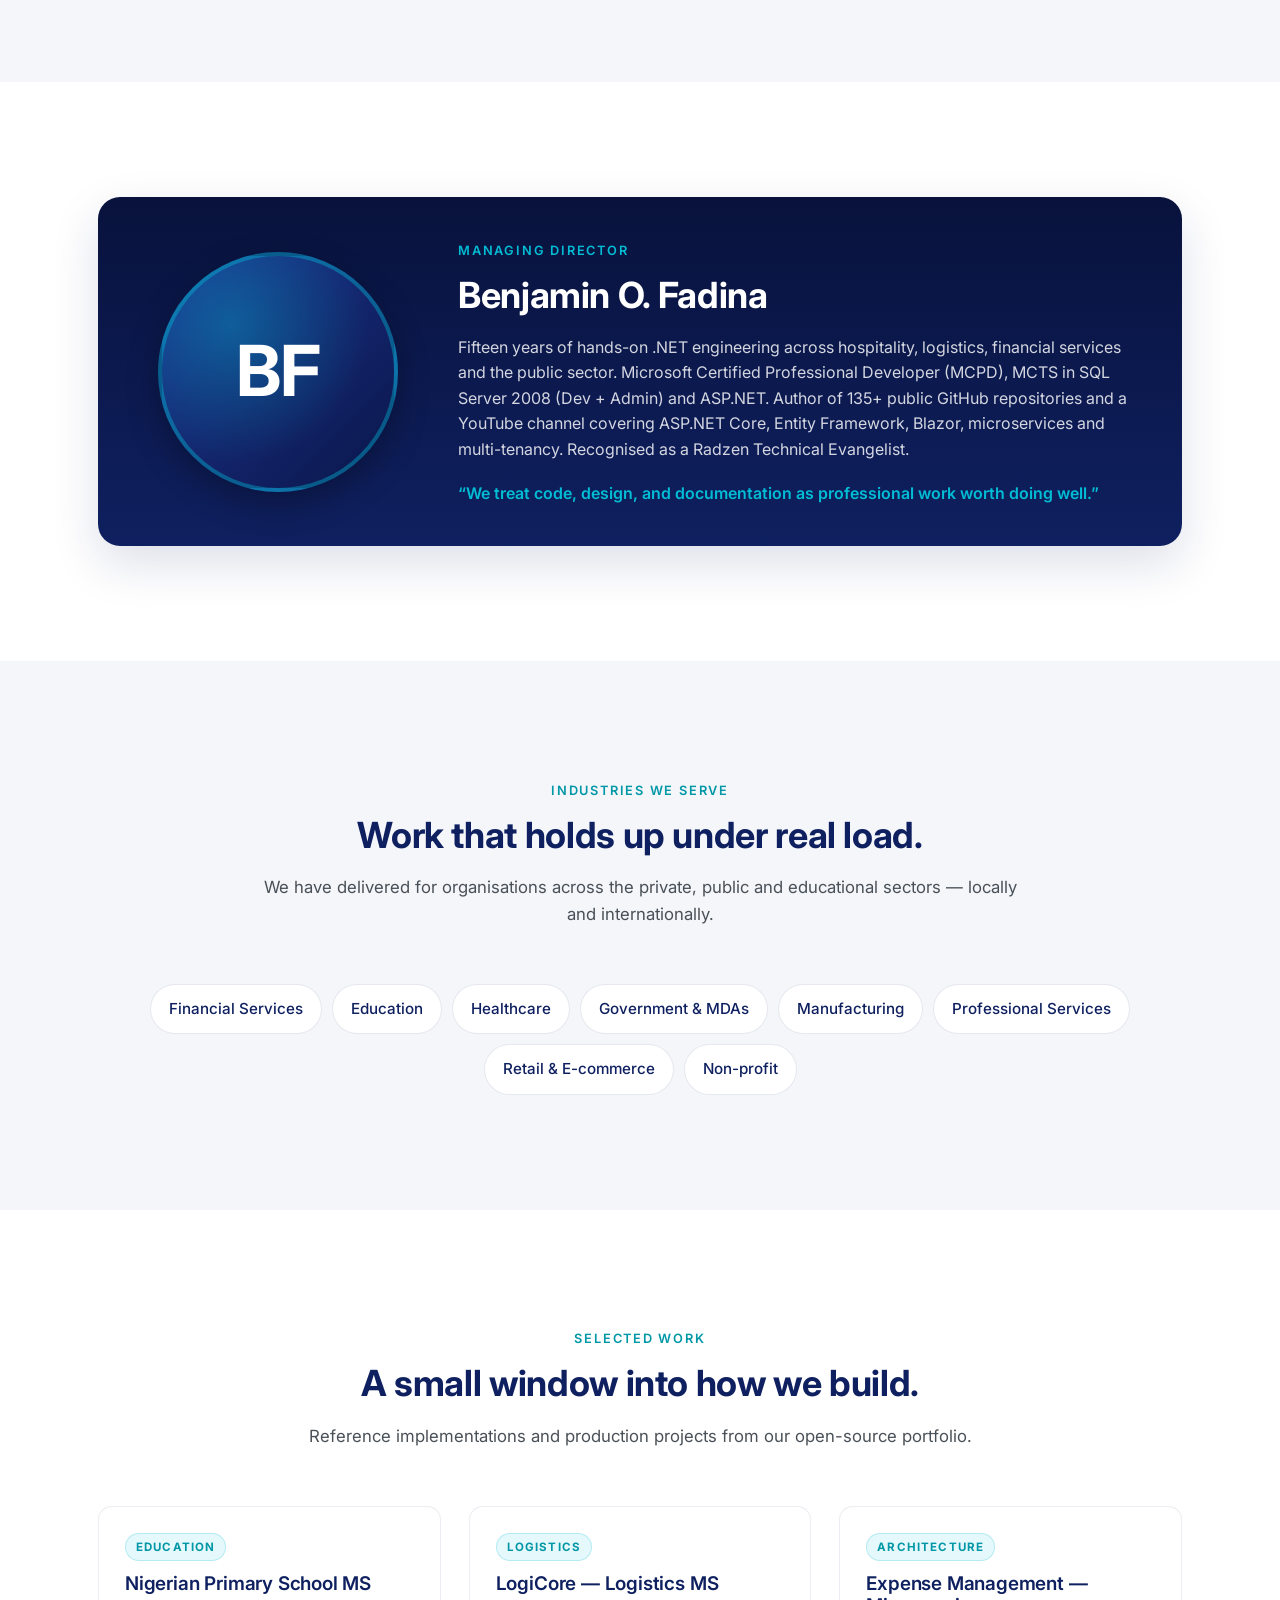
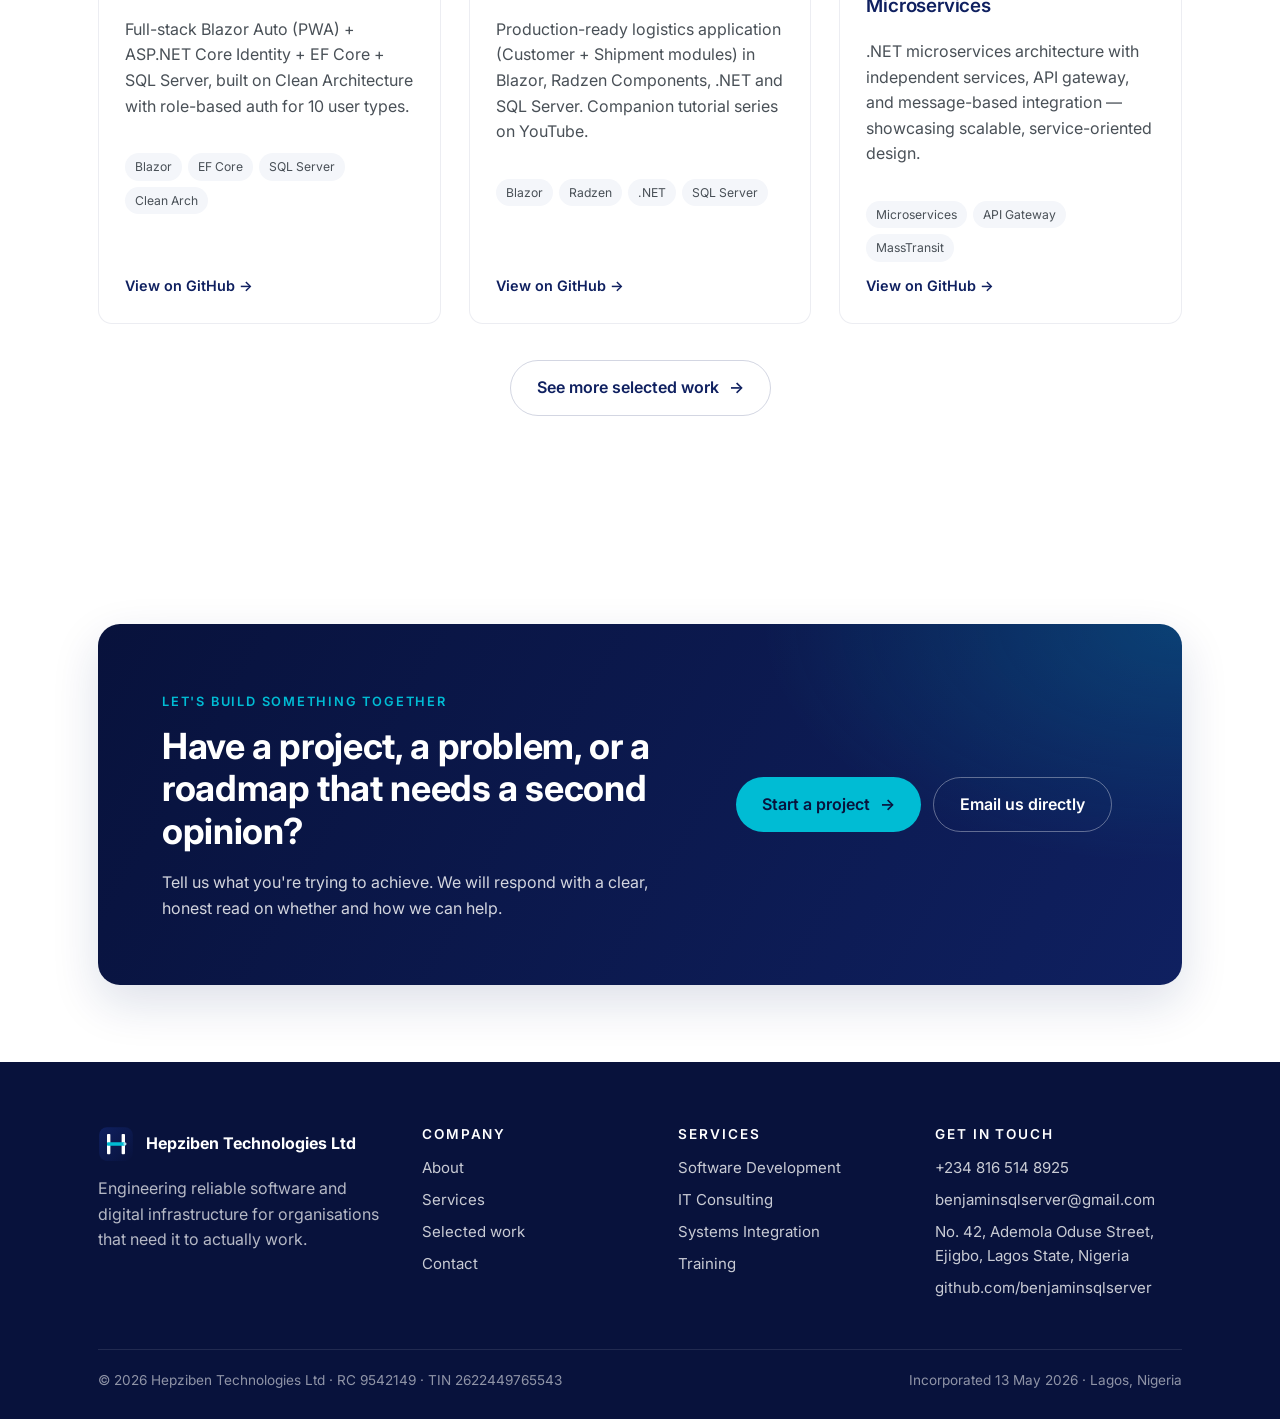
==== commit 091f34ea: "Update contact phone number in index.html" ====
--- a/index.html
+++ b/index.html
@@ -342,7 +342,7 @@
         <div>
           <h4>Get in touch</h4>
           <ul>
-            <li><a href="tel:+2347051870773">+234 705 187 0773</a></li>
+            <li><a href="tel:+2348165148925">+234 816 514 8925</a></li>
             <li><a href="mailto:benjaminsqlserver@gmail.com">benjaminsqlserver@gmail.com</a></li>
             <li>No. 42, Ademola Oduse Street,<br/>Ejigbo, Lagos State, Nigeria</li>
             <li><a href="https://github.com/benjaminsqlserver" target="_blank" rel="noopener">github.com/benjaminsqlserver</a></li>
